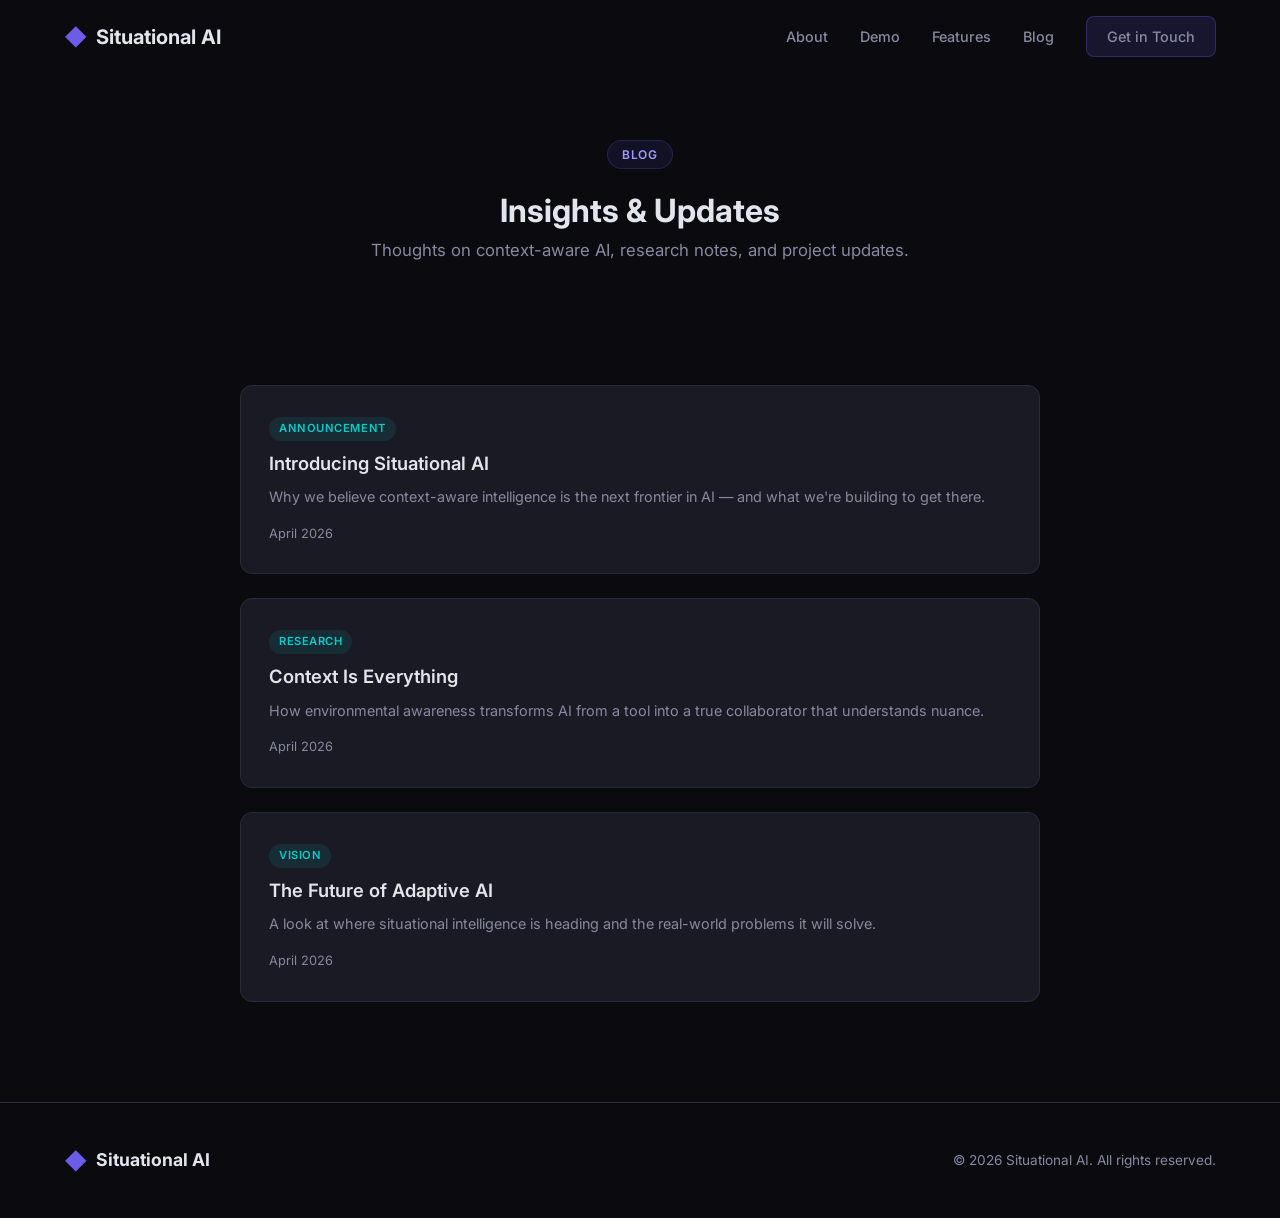
==== blog/index.html @ 6c6a0a5b "Initial commit: Situational AI website Landing page with hero, about, features, video embed, blog pr" ====
<!DOCTYPE html>
<html lang="en">
<head>
  <meta charset="UTF-8">
  <meta name="viewport" content="width=device-width, initial-scale=1.0">
  <title>Blog — Situational AI</title>
  <meta name="description" content="Insights, research, and updates from the Situational AI team.">
  <link rel="stylesheet" href="../assets/css/style.css">
  <link rel="preconnect" href="https://fonts.googleapis.com">
  <link rel="preconnect" href="https://fonts.gstatic.com" crossorigin>
  <link href="https://fonts.googleapis.com/css2?family=Inter:wght@300;400;500;600;700;800&display=swap" rel="stylesheet">
</head>
<body>

  <!-- Navigation -->
  <nav class="navbar scrolled" id="navbar">
    <div class="container nav-container">
      <a href="../index.html" class="nav-logo">
        <span class="logo-icon">&#9670;</span> Situational AI
      </a>
      <button class="nav-toggle" id="navToggle" aria-label="Toggle navigation">
        <span></span><span></span><span></span>
      </button>
      <ul class="nav-links" id="navLinks">
        <li><a href="../index.html#about">About</a></li>
        <li><a href="../index.html#video">Demo</a></li>
        <li><a href="../index.html#features">Features</a></li>
        <li><a href="./" class="active">Blog</a></li>
        <li><a href="../index.html#contact" class="btn btn-nav">Get in Touch</a></li>
      </ul>
    </div>
  </nav>

  <!-- Blog Hero -->
  <header class="blog-hero">
    <div class="container">
      <div class="section-header">
        <span class="section-tag">Blog</span>
        <h1>Insights & Updates</h1>
        <p class="section-subtitle">Thoughts on context-aware AI, research notes, and project updates.</p>
      </div>
    </div>
  </header>

  <!-- Blog List -->
  <section class="section" style="padding-top: 0;">
    <div class="container">
      <div class="blog-list">

        <a href="introducing-situational-ai.html" class="blog-list-card">
          <div>
            <div class="blog-card-tag">Announcement</div>
            <h3>Introducing Situational AI</h3>
            <p>Why we believe context-aware intelligence is the next frontier in AI — and what we're building to get there.</p>
            <span class="blog-list-date">April 2026</span>
          </div>
        </a>

        <a href="context-is-everything.html" class="blog-list-card">
          <div>
            <div class="blog-card-tag">Research</div>
            <h3>Context Is Everything</h3>
            <p>How environmental awareness transforms AI from a tool into a true collaborator that understands nuance.</p>
            <span class="blog-list-date">April 2026</span>
          </div>
        </a>

        <a href="future-of-adaptive-ai.html" class="blog-list-card">
          <div>
            <div class="blog-card-tag">Vision</div>
            <h3>The Future of Adaptive AI</h3>
            <p>A look at where situational intelligence is heading and the real-world problems it will solve.</p>
            <span class="blog-list-date">April 2026</span>
          </div>
        </a>

      </div>
    </div>
  </section>

  <!-- Footer -->
  <footer class="footer">
    <div class="container">
      <div class="footer-content">
        <div class="footer-logo">
          <span class="logo-icon">&#9670;</span> Situational AI
        </div>
        <p class="footer-text">&copy; 2026 Situational AI. All rights reserved.</p>
      </div>
    </div>
  </footer>

  <script src="../assets/js/main.js"></script>
</body>
</html>
---- assets/css/style.css ----
/* ============================================
   Situational AI — GitHub Pages Stylesheet
   ============================================ */

:root {
  --color-bg: #0a0a0f;
  --color-bg-alt: #111118;
  --color-surface: #1a1a24;
  --color-surface-hover: #22222e;
  --color-border: #2a2a3a;
  --color-text: #e4e4ed;
  --color-text-muted: #8888a0;
  --color-primary: #6c5ce7;
  --color-primary-light: #a29bfe;
  --color-accent: #00cec9;
  --color-accent-light: #55efc4;
  --color-gradient-start: #6c5ce7;
  --color-gradient-end: #00cec9;
  --font-family: 'Inter', -apple-system, BlinkMacSystemFont, 'Segoe UI', sans-serif;
  --radius: 12px;
  --radius-sm: 8px;
  --radius-lg: 20px;
  --transition: 0.3s cubic-bezier(0.4, 0, 0.2, 1);
  --max-width: 1200px;
}

/* Reset */
*, *::before, *::after {
  box-sizing: border-box;
  margin: 0;
  padding: 0;
}

html {
  scroll-behavior: smooth;
  -webkit-font-smoothing: antialiased;
}

body {
  font-family: var(--font-family);
  background: var(--color-bg);
  color: var(--color-text);
  line-height: 1.6;
  overflow-x: hidden;
}

a {
  color: inherit;
  text-decoration: none;
}

img {
  max-width: 100%;
  display: block;
}

/* Container */
.container {
  max-width: var(--max-width);
  margin: 0 auto;
  padding: 0 24px;
}

/* ============================================
   Navigation
   ============================================ */
.navbar {
  position: fixed;
  top: 0;
  left: 0;
  right: 0;
  z-index: 1000;
  padding: 16px 0;
  transition: var(--transition);
  background: transparent;
}

.navbar.scrolled {
  background: rgba(10, 10, 15, 0.92);
  backdrop-filter: blur(20px);
  border-bottom: 1px solid var(--color-border);
  padding: 12px 0;
}

.nav-container {
  display: flex;
  align-items: center;
  justify-content: space-between;
}

.nav-logo {
  font-size: 1.25rem;
  font-weight: 700;
  display: flex;
  align-items: center;
  gap: 8px;
}

.logo-icon {
  color: var(--color-primary);
  font-size: 1.4rem;
}

.nav-links {
  display: flex;
  align-items: center;
  gap: 32px;
  list-style: none;
}

.nav-links a {
  font-size: 0.9rem;
  font-weight: 500;
  color: var(--color-text-muted);
  transition: var(--transition);
}

.nav-links a:hover {
  color: var(--color-text);
}

.nav-toggle {
  display: none;
  flex-direction: column;
  gap: 5px;
  background: none;
  border: none;
  cursor: pointer;
  padding: 4px;
}

.nav-toggle span {
  width: 24px;
  height: 2px;
  background: var(--color-text);
  transition: var(--transition);
}

/* ============================================
   Buttons
   ============================================ */
.btn {
  display: inline-flex;
  align-items: center;
  justify-content: center;
  padding: 12px 28px;
  border-radius: var(--radius-sm);
  font-size: 0.9rem;
  font-weight: 600;
  font-family: var(--font-family);
  cursor: pointer;
  transition: var(--transition);
  border: none;
  text-decoration: none;
}

.btn-primary {
  background: linear-gradient(135deg, var(--color-gradient-start), var(--color-gradient-end));
  color: #fff;
  box-shadow: 0 4px 20px rgba(108, 92, 231, 0.3);
}

.btn-primary:hover {
  box-shadow: 0 6px 30px rgba(108, 92, 231, 0.5);
  transform: translateY(-2px);
}

.btn-outline {
  background: transparent;
  color: var(--color-text);
  border: 1px solid var(--color-border);
}

.btn-outline:hover {
  border-color: var(--color-primary);
  color: var(--color-primary-light);
  background: rgba(108, 92, 231, 0.08);
}

.btn-nav {
  padding: 8px 20px;
  background: rgba(108, 92, 231, 0.15);
  color: var(--color-primary-light);
  border: 1px solid rgba(108, 92, 231, 0.3);
  border-radius: var(--radius-sm);
}

.btn-nav:hover {
  background: rgba(108, 92, 231, 0.25);
  color: #fff !important;
}

.btn-sm {
  padding: 10px 20px;
  font-size: 0.85rem;
}

/* ============================================
   Hero
   ============================================ */
.hero {
  position: relative;
  min-height: 100vh;
  display: flex;
  align-items: center;
  justify-content: center;
  text-align: center;
  padding: 120px 0 80px;
  overflow: hidden;
}

.hero-bg {
  position: absolute;
  inset: 0;
  background:
    radial-gradient(ellipse 80% 60% at 50% 0%, rgba(108, 92, 231, 0.15) 0%, transparent 60%),
    radial-gradient(ellipse 60% 50% at 80% 50%, rgba(0, 206, 201, 0.08) 0%, transparent 50%),
    radial-gradient(ellipse 60% 50% at 20% 80%, rgba(108, 92, 231, 0.06) 0%, transparent 50%);
  pointer-events: none;
}

.hero-content {
  position: relative;
  z-index: 1;
}

.hero-badge {
  display: inline-block;
  padding: 6px 16px;
  border-radius: 100px;
  font-size: 0.8rem;
  font-weight: 600;
  letter-spacing: 0.05em;
  text-transform: uppercase;
  color: var(--color-accent);
  background: rgba(0, 206, 201, 0.1);
  border: 1px solid rgba(0, 206, 201, 0.2);
  margin-bottom: 24px;
}

.hero h1 {
  font-size: clamp(2.5rem, 6vw, 4.5rem);
  font-weight: 800;
  line-height: 1.1;
  margin-bottom: 24px;
  letter-spacing: -0.02em;
}

.gradient-text {
  background: linear-gradient(135deg, var(--color-primary-light), var(--color-accent));
  -webkit-background-clip: text;
  -webkit-text-fill-color: transparent;
  background-clip: text;
}

.hero-subtitle {
  font-size: 1.2rem;
  color: var(--color-text-muted);
  max-width: 600px;
  margin: 0 auto 40px;
  line-height: 1.7;
}

.hero-actions {
  display: flex;
  gap: 16px;
  justify-content: center;
  flex-wrap: wrap;
  margin-bottom: 60px;
}

.hero-stats {
  display: flex;
  align-items: center;
  justify-content: center;
  gap: 40px;
}

.stat {
  text-align: center;
}

.stat-number {
  display: block;
  font-size: 1.1rem;
  font-weight: 700;
  color: var(--color-text);
}

.stat-label {
  display: block;
  font-size: 0.8rem;
  color: var(--color-text-muted);
  margin-top: 4px;
}

.stat-divider {
  width: 1px;
  height: 40px;
  background: var(--color-border);
}

/* ============================================
   Sections
   ============================================ */
.section {
  padding: 100px 0;
}

.section-dark {
  background: var(--color-bg-alt);
}

.section-header {
  text-align: center;
  margin-bottom: 60px;
}

.section-tag {
  display: inline-block;
  padding: 4px 14px;
  border-radius: 100px;
  font-size: 0.75rem;
  font-weight: 600;
  letter-spacing: 0.08em;
  text-transform: uppercase;
  color: var(--color-primary-light);
  background: rgba(108, 92, 231, 0.1);
  border: 1px solid rgba(108, 92, 231, 0.2);
  margin-bottom: 16px;
}

.section-header h2 {
  font-size: clamp(1.8rem, 4vw, 2.8rem);
  font-weight: 700;
  margin-bottom: 16px;
  letter-spacing: -0.01em;
}

.section-subtitle {
  font-size: 1.05rem;
  color: var(--color-text-muted);
  max-width: 650px;
  margin: 0 auto;
  line-height: 1.7;
}

.section-cta {
  text-align: center;
  margin-top: 48px;
}

/* ============================================
   About Grid
   ============================================ */
.about-grid {
  display: grid;
  grid-template-columns: repeat(auto-fit, minmax(300px, 1fr));
  gap: 24px;
}

.about-card {
  background: var(--color-surface);
  border: 1px solid var(--color-border);
  border-radius: var(--radius);
  padding: 36px 32px;
  transition: var(--transition);
}

.about-card:hover {
  border-color: var(--color-primary);
  transform: translateY(-4px);
  box-shadow: 0 12px 40px rgba(108, 92, 231, 0.1);
}

.about-icon {
  font-size: 2rem;
  margin-bottom: 16px;
}

.about-card h3 {
  font-size: 1.15rem;
  font-weight: 600;
  margin-bottom: 12px;
}

.about-card p {
  color: var(--color-text-muted);
  font-size: 0.95rem;
  line-height: 1.6;
}

/* ============================================
   Video Section
   ============================================ */
.video-wrapper {
  max-width: 900px;
  margin: 0 auto;
}

.video-container {
  position: relative;
  width: 100%;
  padding-bottom: 56.25%;
  background: var(--color-surface);
  border-radius: var(--radius-lg);
  overflow: hidden;
  border: 1px solid var(--color-border);
}

.video-placeholder {
  position: absolute;
  inset: 0;
  display: flex;
  flex-direction: column;
  align-items: center;
  justify-content: center;
  cursor: pointer;
  background: linear-gradient(135deg, rgba(108, 92, 231, 0.05), rgba(0, 206, 201, 0.05));
}

.play-button {
  transition: var(--transition);
  opacity: 0.9;
}

.video-placeholder:hover .play-button {
  opacity: 1;
  transform: scale(1.1);
}

.video-placeholder-text {
  margin-top: 16px;
  font-size: 0.95rem;
  color: var(--color-text-muted);
}

.video-note {
  margin-top: 8px;
  font-size: 0.8rem;
  color: var(--color-text-muted);
  opacity: 0.6;
}

.video-frame {
  position: absolute;
  inset: 0;
  width: 100%;
  height: 100%;
}

.video-frame.hidden {
  display: none;
}

.video-url-input {
  display: flex;
  gap: 12px;
  margin-top: 20px;
}

.video-url-input input {
  flex: 1;
  padding: 12px 16px;
  border-radius: var(--radius-sm);
  border: 1px solid var(--color-border);
  background: var(--color-surface);
  color: var(--color-text);
  font-family: var(--font-family);
  font-size: 0.9rem;
  outline: none;
  transition: var(--transition);
}

.video-url-input input:focus {
  border-color: var(--color-primary);
  box-shadow: 0 0 0 3px rgba(108, 92, 231, 0.15);
}

.video-url-input input::placeholder {
  color: var(--color-text-muted);
}

/* ============================================
   Features Grid
   ============================================ */
.features-grid {
  display: grid;
  grid-template-columns: repeat(auto-fit, minmax(320px, 1fr));
  gap: 24px;
}

.feature-card {
  padding: 36px 32px;
  background: var(--color-surface);
  border: 1px solid var(--color-border);
  border-radius: var(--radius);
  transition: var(--transition);
}

.feature-card:hover {
  border-color: var(--color-accent);
  transform: translateY(-4px);
  box-shadow: 0 12px 40px rgba(0, 206, 201, 0.08);
}

.feature-number {
  font-size: 2.5rem;
  font-weight: 800;
  background: linear-gradient(135deg, var(--color-primary), var(--color-accent));
  -webkit-background-clip: text;
  -webkit-text-fill-color: transparent;
  background-clip: text;
  margin-bottom: 16px;
  line-height: 1;
}

.feature-card h3 {
  font-size: 1.15rem;
  font-weight: 600;
  margin-bottom: 12px;
}

.feature-card p {
  color: var(--color-text-muted);
  font-size: 0.95rem;
  line-height: 1.6;
}

/* ============================================
   Blog Grid
   ============================================ */
.blog-grid {
  display: grid;
  grid-template-columns: repeat(auto-fit, minmax(300px, 1fr));
  gap: 24px;
}

.blog-card {
  display: block;
  padding: 32px 28px;
  background: var(--color-surface);
  border: 1px solid var(--color-border);
  border-radius: var(--radius);
  transition: var(--transition);
}

.blog-card:hover {
  border-color: var(--color-primary);
  transform: translateY(-4px);
  box-shadow: 0 12px 40px rgba(108, 92, 231, 0.1);
}

.blog-card-tag {
  display: inline-block;
  padding: 3px 10px;
  border-radius: 100px;
  font-size: 0.7rem;
  font-weight: 600;
  letter-spacing: 0.05em;
  text-transform: uppercase;
  color: var(--color-accent);
  background: rgba(0, 206, 201, 0.1);
  margin-bottom: 16px;
}

.blog-card h3 {
  font-size: 1.2rem;
  font-weight: 600;
  margin-bottom: 12px;
  line-height: 1.3;
}

.blog-card p {
  color: var(--color-text-muted);
  font-size: 0.9rem;
  line-height: 1.6;
  margin-bottom: 16px;
}

.blog-card-date {
  font-size: 0.85rem;
  color: var(--color-primary-light);
  font-weight: 500;
}

/* ============================================
   Contact
   ============================================ */
.contact-wrapper {
  text-align: center;
}

.contact-links {
  display: flex;
  justify-content: center;
  gap: 24px;
  flex-wrap: wrap;
}

.contact-link {
  display: inline-flex;
  align-items: center;
  gap: 10px;
  padding: 14px 28px;
  background: var(--color-surface);
  border: 1px solid var(--color-border);
  border-radius: var(--radius-sm);
  font-size: 0.95rem;
  font-weight: 500;
  transition: var(--transition);
}

.contact-link:hover {
  border-color: var(--color-primary);
  background: rgba(108, 92, 231, 0.08);
  transform: translateY(-2px);
}

/* ============================================
   Footer
   ============================================ */
.footer {
  padding: 40px 0;
  border-top: 1px solid var(--color-border);
}

.footer-content {
  display: flex;
  align-items: center;
  justify-content: space-between;
}

.footer-logo {
  font-size: 1.1rem;
  font-weight: 700;
  display: flex;
  align-items: center;
  gap: 8px;
}

.footer-text {
  font-size: 0.85rem;
  color: var(--color-text-muted);
}

/* ============================================
   Blog Page Styles
   ============================================ */
.blog-hero {
  padding: 140px 0 60px;
  text-align: center;
}

.blog-list {
  display: grid;
  gap: 24px;
  max-width: 800px;
  margin: 0 auto;
}

.blog-list-card {
  display: flex;
  gap: 24px;
  padding: 28px;
  background: var(--color-surface);
  border: 1px solid var(--color-border);
  border-radius: var(--radius);
  transition: var(--transition);
}

.blog-list-card:hover {
  border-color: var(--color-primary);
  transform: translateY(-2px);
}

.blog-list-card .blog-card-tag {
  margin-bottom: 8px;
}

.blog-list-card h3 {
  font-size: 1.15rem;
  font-weight: 600;
  margin-bottom: 8px;
}

.blog-list-card p {
  color: var(--color-text-muted);
  font-size: 0.9rem;
  line-height: 1.5;
  margin-bottom: 12px;
}

.blog-list-date {
  font-size: 0.8rem;
  color: var(--color-text-muted);
}

/* Blog Post */
.blog-post {
  max-width: 740px;
  margin: 0 auto;
  padding: 140px 24px 80px;
}

.blog-post-header {
  margin-bottom: 48px;
}

.blog-post-back {
  display: inline-flex;
  align-items: center;
  gap: 6px;
  font-size: 0.85rem;
  color: var(--color-text-muted);
  margin-bottom: 24px;
  transition: var(--transition);
}

.blog-post-back:hover {
  color: var(--color-primary-light);
}

.blog-post-header h1 {
  font-size: clamp(1.8rem, 4vw, 2.5rem);
  font-weight: 700;
  line-height: 1.2;
  margin-bottom: 16px;
}

.blog-post-meta {
  font-size: 0.9rem;
  color: var(--color-text-muted);
}

.blog-post-content {
  font-size: 1.05rem;
  line-height: 1.8;
  color: var(--color-text);
}

.blog-post-content h2 {
  font-size: 1.5rem;
  font-weight: 600;
  margin: 48px 0 16px;
}

.blog-post-content h3 {
  font-size: 1.2rem;
  font-weight: 600;
  margin: 36px 0 12px;
}

.blog-post-content p {
  margin-bottom: 20px;
  color: var(--color-text-muted);
}

.blog-post-content p:first-child {
  color: var(--color-text);
  font-size: 1.15rem;
}

.blog-post-content blockquote {
  border-left: 3px solid var(--color-primary);
  padding: 16px 24px;
  margin: 32px 0;
  background: rgba(108, 92, 231, 0.05);
  border-radius: 0 var(--radius-sm) var(--radius-sm) 0;
}

.blog-post-content blockquote p {
  color: var(--color-text);
  font-style: italic;
  margin-bottom: 0;
}

.blog-post-content ul, .blog-post-content ol {
  margin: 20px 0;
  padding-left: 24px;
  color: var(--color-text-muted);
}

.blog-post-content li {
  margin-bottom: 8px;
}

/* ============================================
   Responsive
   ============================================ */
@media (max-width: 768px) {
  .nav-links {
    position: fixed;
    top: 0;
    right: -100%;
    width: 280px;
    height: 100vh;
    background: var(--color-bg-alt);
    flex-direction: column;
    padding: 80px 32px 32px;
    gap: 24px;
    transition: var(--transition);
    border-left: 1px solid var(--color-border);
  }

  .nav-links.active {
    right: 0;
  }

  .nav-toggle {
    display: flex;
    z-index: 1001;
  }

  .hero h1 {
    font-size: 2.2rem;
  }

  .hero-subtitle {
    font-size: 1rem;
  }

  .hero-stats {
    gap: 24px;
  }

  .features-grid {
    grid-template-columns: 1fr;
  }

  .about-grid {
    grid-template-columns: 1fr;
  }

  .blog-grid {
    grid-template-columns: 1fr;
  }

  .footer-content {
    flex-direction: column;
    gap: 12px;
    text-align: center;
  }

  .video-url-input {
    flex-direction: column;
  }

  .contact-links {
    flex-direction: column;
    align-items: center;
  }

  .blog-list-card {
    flex-direction: column;
    gap: 12px;
  }
}

/* ============================================
   Animations
   ============================================ */
@keyframes fadeInUp {
  from {
    opacity: 0;
    transform: translateY(30px);
  }
  to {
    opacity: 1;
    transform: translateY(0);
  }
}

.fade-in {
  opacity: 0;
  transform: translateY(30px);
  transition: opacity 0.6s ease, transform 0.6s ease;
}

.fade-in.visible {
  opacity: 1;
  transform: translateY(0);
}
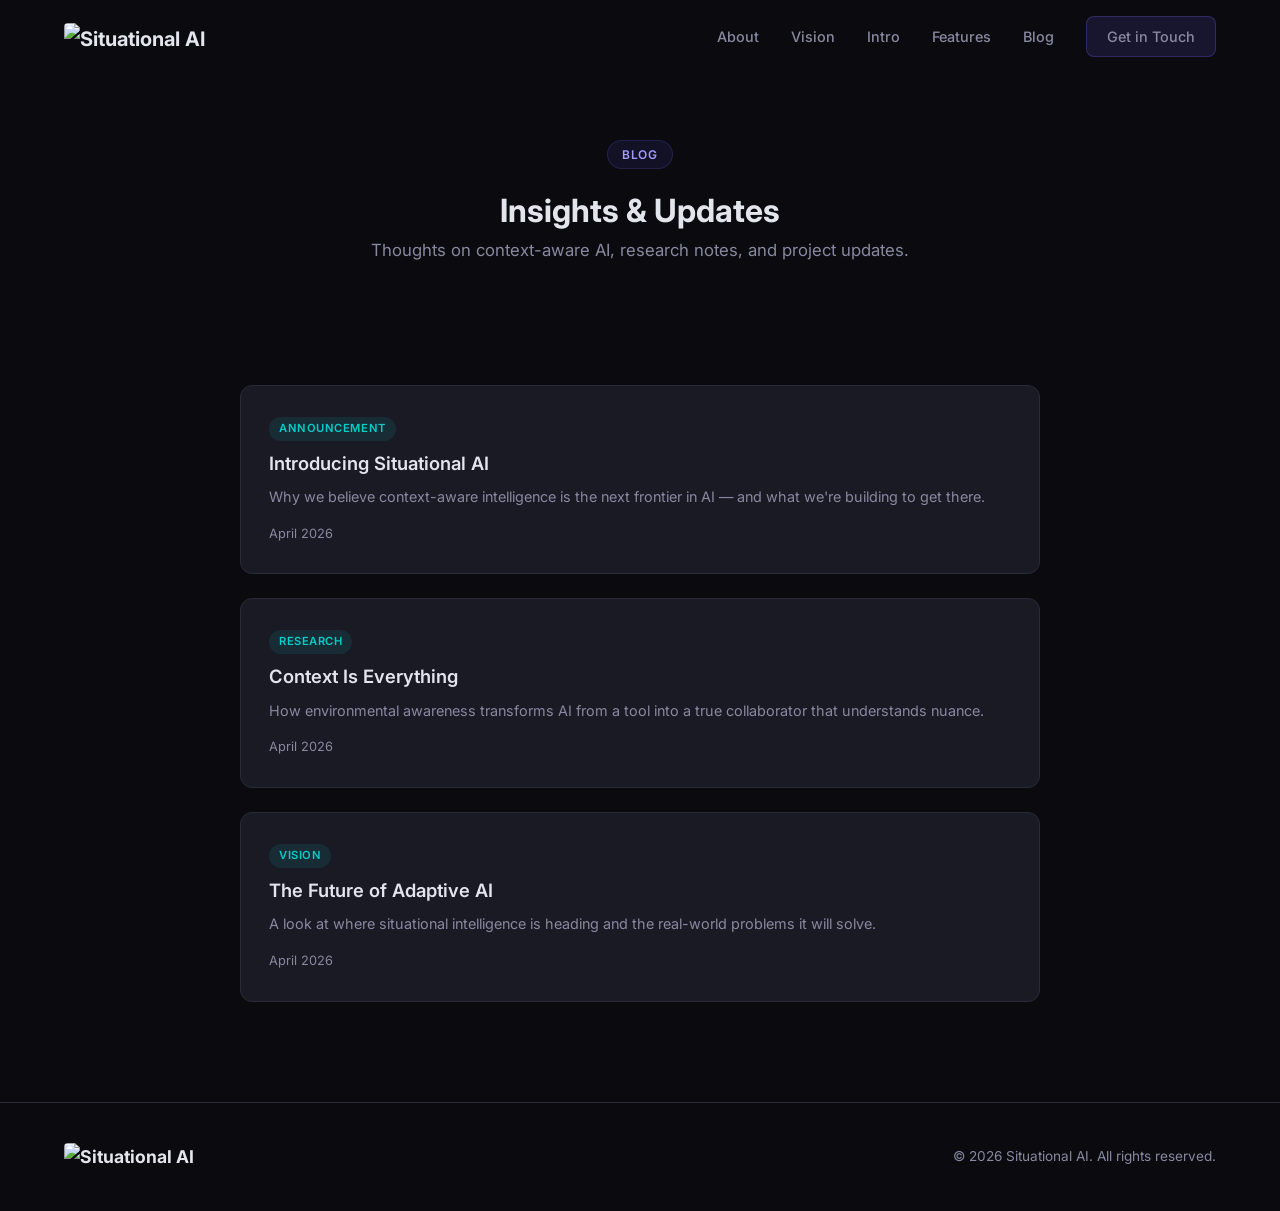
==== commit 590541ce: "Replace demo section with intro video embed, remove URL input and load button" ====
--- a/blog/index.html
+++ b/blog/index.html
@@ -16,14 +16,15 @@
   <nav class="navbar scrolled" id="navbar">
     <div class="container nav-container">
       <a href="../index.html" class="nav-logo">
-        <span class="logo-icon">&#9670;</span> Situational AI
+        <img src="../assets/images/situational-ai-logo.jpeg" alt="Situational AI" style="height: 28px; border-radius: 4px; "> 
       </a>
       <button class="nav-toggle" id="navToggle" aria-label="Toggle navigation">
         <span></span><span></span><span></span>
       </button>
       <ul class="nav-links" id="navLinks">
         <li><a href="../index.html#about">About</a></li>
-        <li><a href="../index.html#video">Demo</a></li>
+        <li><a href="../vision.html">Vision</a></li>
+        <li><a href="../index.html#video">Intro</a></li>
         <li><a href="../index.html#features">Features</a></li>
         <li><a href="./" class="active">Blog</a></li>
         <li><a href="../index.html#contact" class="btn btn-nav">Get in Touch</a></li>
@@ -83,7 +84,7 @@
     <div class="container">
       <div class="footer-content">
         <div class="footer-logo">
-          <span class="logo-icon">&#9670;</span> Situational AI
+          <img src="../assets/images/situational-ai-logo.jpeg" alt="Situational AI" style="height: 28px; border-radius: 4px; "> 
         </div>
         <p class="footer-text">&copy; 2026 Situational AI. All rights reserved.</p>
       </div>
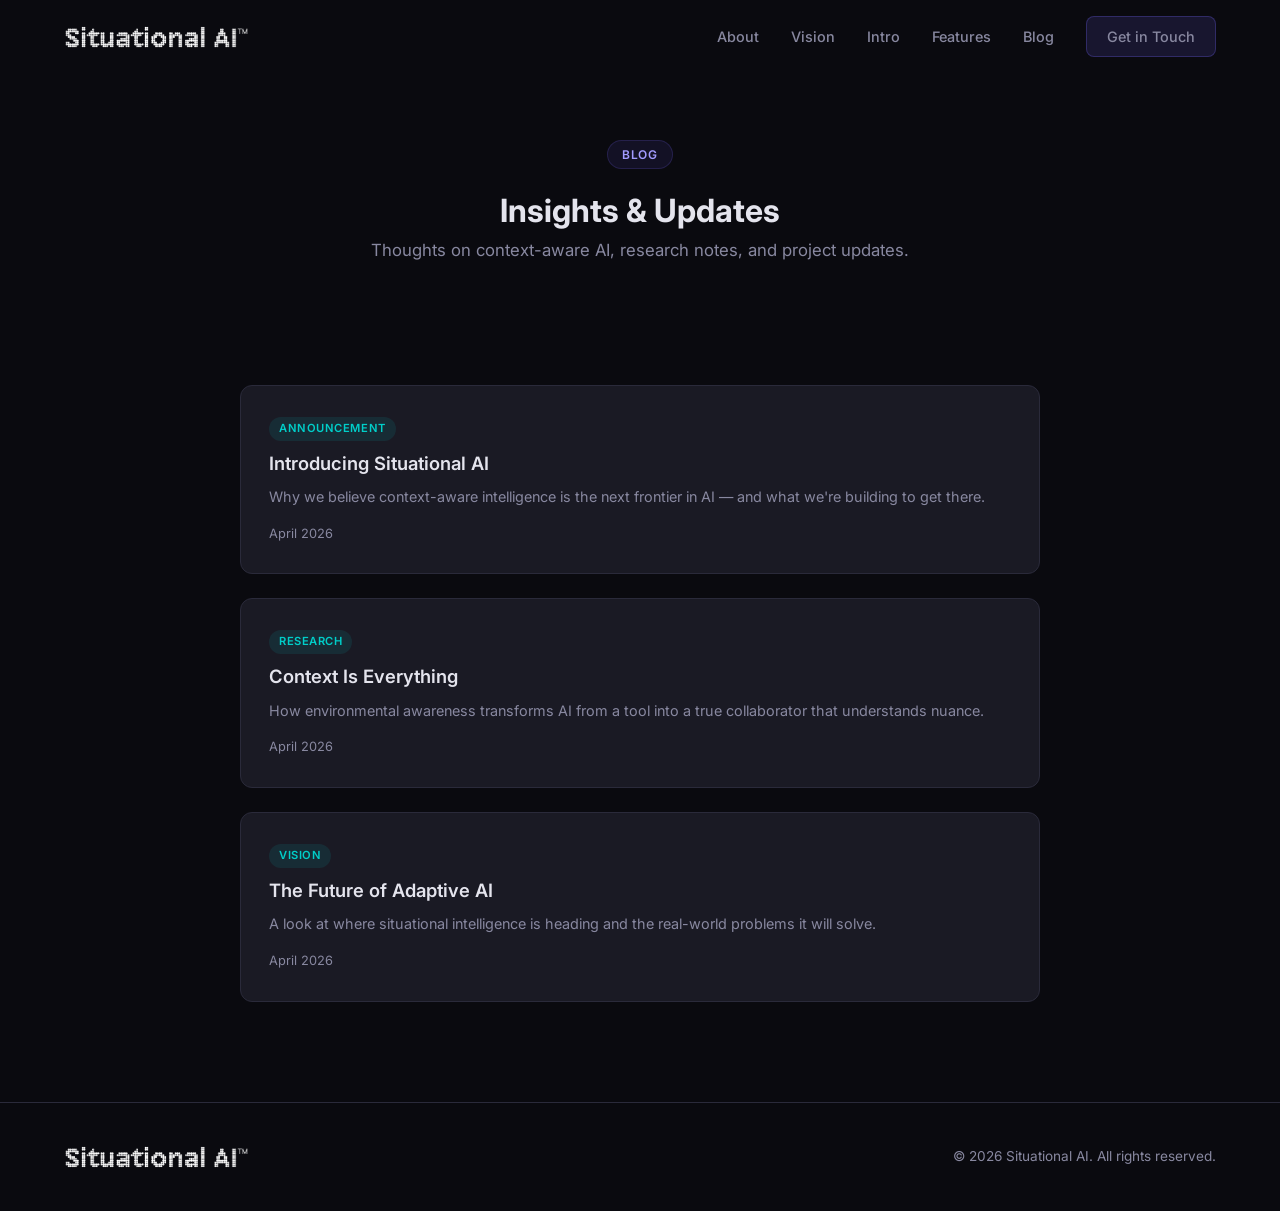
==== commit e91d0266: "Switch to Situational AI TM logo across all pages" ====
--- a/blog/index.html
+++ b/blog/index.html
@@ -16,7 +16,7 @@
   <nav class="navbar scrolled" id="navbar">
     <div class="container nav-container">
       <a href="../index.html" class="nav-logo">
-        <img src="../assets/images/situational-ai-logo.jpeg" alt="Situational AI" style="height: 28px; border-radius: 4px; "> 
+        <img src="../assets/images/situational-ai-logo.png" alt="Situational AI" style="height: 28px; border-radius: 4px; "> 
       </a>
       <button class="nav-toggle" id="navToggle" aria-label="Toggle navigation">
         <span></span><span></span><span></span>
@@ -84,7 +84,7 @@
     <div class="container">
       <div class="footer-content">
         <div class="footer-logo">
-          <img src="../assets/images/situational-ai-logo.jpeg" alt="Situational AI" style="height: 28px; border-radius: 4px; "> 
+          <img src="../assets/images/situational-ai-logo.png" alt="Situational AI" style="height: 28px; border-radius: 4px; "> 
         </div>
         <p class="footer-text">&copy; 2026 Situational AI. All rights reserved.</p>
       </div>
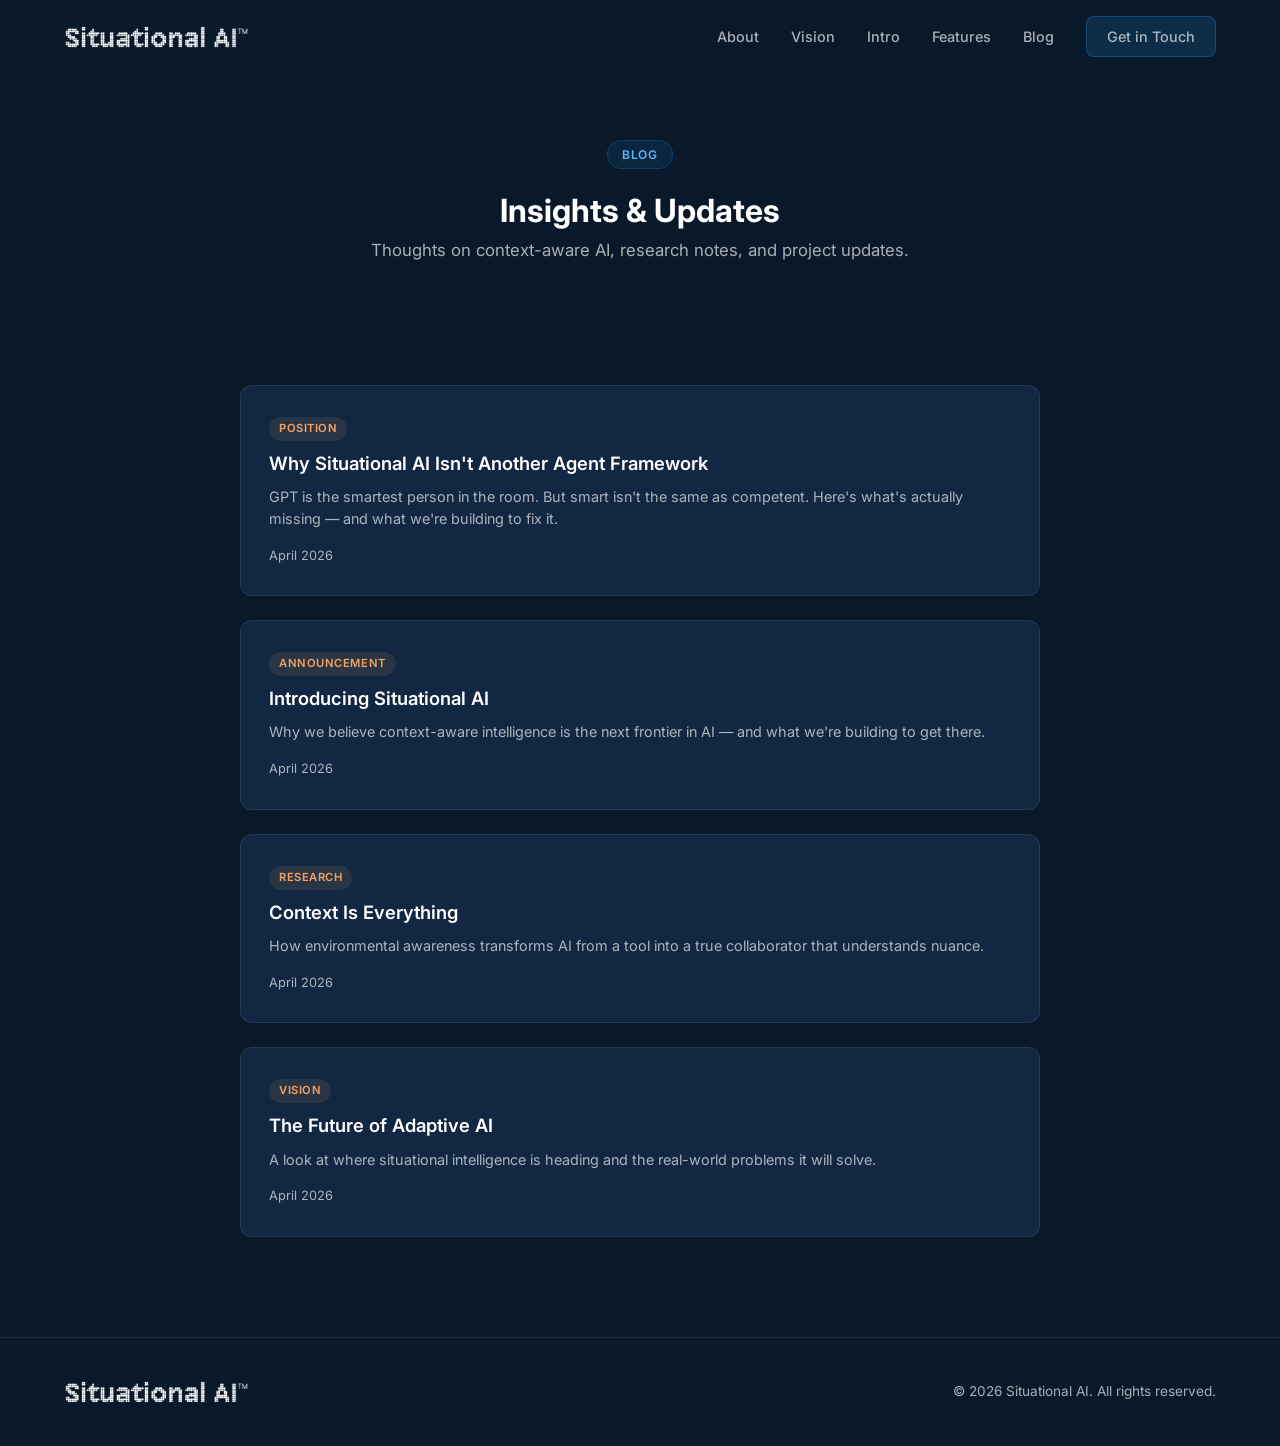
==== commit 3574144a: "Add SEO/OG meta tags to all blog pages — use post image when available, fallback to default" ====
--- a/blog/index.html
+++ b/blog/index.html
@@ -5,6 +5,27 @@
   <meta name="viewport" content="width=device-width, initial-scale=1.0">
   <title>Blog — Situational AI</title>
   <meta name="description" content="Insights, research, and updates from the Situational AI team.">
+  <meta name="robots" content="index, follow">
+  <link rel="canonical" href="https://situational-ai.github.io/blog/">
+  <link rel="icon" type="image/png" href="../assets/images/situational-ai-logo.png">
+
+  <!-- Open Graph -->
+  <meta property="og:type" content="website">
+  <meta property="og:url" content="https://situational-ai.github.io/blog/">
+  <meta property="og:title" content="Blog — Situational AI">
+  <meta property="og:description" content="Insights, research, and updates from the Situational AI team.">
+  <meta property="og:image" content="https://situational-ai.github.io/assets/images/og-preview.png">
+  <meta property="og:image:width" content="1200">
+  <meta property="og:image:height" content="630">
+  <meta property="og:site_name" content="Situational AI">
+
+  <!-- Twitter Card -->
+  <meta name="twitter:card" content="summary_large_image">
+  <meta name="twitter:title" content="Blog — Situational AI">
+  <meta name="twitter:description" content="Insights, research, and updates from the Situational AI team.">
+  <meta name="twitter:image" content="https://situational-ai.github.io/assets/images/og-preview.png">
+  <meta name="twitter:site" content="@prasadpillai">
+
   <link rel="stylesheet" href="../assets/css/style.css">
   <link rel="preconnect" href="https://fonts.googleapis.com">
   <link rel="preconnect" href="https://fonts.gstatic.com" crossorigin>
@@ -47,6 +68,15 @@
   <section class="section" style="padding-top: 0;">
     <div class="container">
       <div class="blog-list">
+
+        <a href="why-not-another-agent-framework.html" class="blog-list-card">
+          <div>
+            <div class="blog-card-tag">Position</div>
+            <h3>Why Situational AI Isn't Another Agent Framework</h3>
+            <p>GPT is the smartest person in the room. But smart isn't the same as competent. Here's what's actually missing — and what we're building to fix it.</p>
+            <span class="blog-list-date">April 2026</span>
+          </div>
+        </a>
 
         <a href="introducing-situational-ai.html" class="blog-list-card">
           <div>
--- a/assets/css/style.css
+++ b/assets/css/style.css
@@ -3,19 +3,19 @@
    ============================================ */
 
 :root {
-  --color-bg: #0a0a0f;
-  --color-bg-alt: #111118;
-  --color-surface: #1a1a24;
-  --color-surface-hover: #22222e;
-  --color-border: #2a2a3a;
-  --color-text: #e4e4ed;
-  --color-text-muted: #8888a0;
-  --color-primary: #6c5ce7;
-  --color-primary-light: #a29bfe;
-  --color-accent: #00cec9;
-  --color-accent-light: #55efc4;
-  --color-gradient-start: #6c5ce7;
-  --color-gradient-end: #00cec9;
+  --color-bg: #0a1929;
+  --color-bg-alt: #0d1f33;
+  --color-surface: #122842;
+  --color-surface-hover: #173354;
+  --color-border: rgba(255, 255, 255, 0.08);
+  --color-text: #ffffff;
+  --color-text-muted: rgba(255, 255, 255, 0.65);
+  --color-primary: #2397f8;
+  --color-primary-light: #5bb5ff;
+  --color-accent: #f4a261;
+  --color-accent-light: #f7b885;
+  --color-gradient-start: #2397f8;
+  --color-gradient-end: #f4a261;
   --font-family: 'Inter', -apple-system, BlinkMacSystemFont, 'Segoe UI', sans-serif;
   --radius: 12px;
   --radius-sm: 8px;
@@ -155,13 +155,15 @@
 }
 
 .btn-primary {
-  background: linear-gradient(135deg, var(--color-gradient-start), var(--color-gradient-end));
-  color: #fff;
-  box-shadow: 0 4px 20px rgba(108, 92, 231, 0.3);
+  background: var(--color-accent);
+  color: #1a1a1a;
+  box-shadow: 0 4px 24px rgba(244, 162, 97, 0.35);
+  font-weight: 700;
 }
 
 .btn-primary:hover {
-  box-shadow: 0 6px 30px rgba(108, 92, 231, 0.5);
+  background: var(--color-accent-light);
+  box-shadow: 0 8px 36px rgba(244, 162, 97, 0.5);
   transform: translateY(-2px);
 }
 
@@ -174,19 +176,19 @@
 .btn-outline:hover {
   border-color: var(--color-primary);
   color: var(--color-primary-light);
-  background: rgba(108, 92, 231, 0.08);
+  background: rgba(35, 151, 248, 0.08);
 }
 
 .btn-nav {
   padding: 8px 20px;
-  background: rgba(108, 92, 231, 0.15);
+  background: rgba(35, 151, 248, 0.15);
   color: var(--color-primary-light);
-  border: 1px solid rgba(108, 92, 231, 0.3);
+  border: 1px solid rgba(35, 151, 248, 0.3);
   border-radius: var(--radius-sm);
 }
 
 .btn-nav:hover {
-  background: rgba(108, 92, 231, 0.25);
+  background: rgba(35, 151, 248, 0.25);
   color: #fff !important;
 }
 
@@ -213,9 +215,8 @@
   position: absolute;
   inset: 0;
   background:
-    radial-gradient(ellipse 80% 60% at 50% 0%, rgba(108, 92, 231, 0.15) 0%, transparent 60%),
-    radial-gradient(ellipse 60% 50% at 80% 50%, rgba(0, 206, 201, 0.08) 0%, transparent 50%),
-    radial-gradient(ellipse 60% 50% at 20% 80%, rgba(108, 92, 231, 0.06) 0%, transparent 50%);
+    radial-gradient(ellipse 100% 80% at 50% 40%, rgba(35, 151, 248, 0.35) 0%, rgba(35, 151, 248, 0.1) 30%, transparent 70%),
+    radial-gradient(ellipse 60% 50% at 50% 100%, rgba(244, 162, 97, 0.08) 0%, transparent 60%);
   pointer-events: none;
 }
 
@@ -233,8 +234,8 @@
   letter-spacing: 0.05em;
   text-transform: uppercase;
   color: var(--color-accent);
-  background: rgba(0, 206, 201, 0.1);
-  border: 1px solid rgba(0, 206, 201, 0.2);
+  background: rgba(244, 162, 97, 0.1);
+  border: 1px solid rgba(244, 162, 97, 0.2);
   margin-bottom: 24px;
 }
 
@@ -325,8 +326,8 @@
   letter-spacing: 0.08em;
   text-transform: uppercase;
   color: var(--color-primary-light);
-  background: rgba(108, 92, 231, 0.1);
-  border: 1px solid rgba(108, 92, 231, 0.2);
+  background: rgba(35, 151, 248, 0.1);
+  border: 1px solid rgba(35, 151, 248, 0.2);
   margin-bottom: 16px;
 }
 
@@ -365,12 +366,13 @@
   border-radius: var(--radius);
   padding: 36px 32px;
   transition: var(--transition);
+  box-shadow: 0 4px 24px rgba(0, 0, 0, 0.2);
 }
 
 .about-card:hover {
   border-color: var(--color-primary);
-  transform: translateY(-4px);
-  box-shadow: 0 12px 40px rgba(108, 92, 231, 0.1);
+  transform: translateY(-6px);
+  box-shadow: 0 16px 48px rgba(35, 151, 248, 0.2);
 }
 
 .about-icon {
@@ -416,7 +418,7 @@
   align-items: center;
   justify-content: center;
   cursor: pointer;
-  background: linear-gradient(135deg, rgba(108, 92, 231, 0.05), rgba(0, 206, 201, 0.05));
+  background: linear-gradient(135deg, rgba(35, 151, 248, 0.05), rgba(244, 162, 97, 0.05));
 }
 
 .play-button {
@@ -474,7 +476,7 @@
 
 .video-url-input input:focus {
   border-color: var(--color-primary);
-  box-shadow: 0 0 0 3px rgba(108, 92, 231, 0.15);
+  box-shadow: 0 0 0 3px rgba(35, 151, 248, 0.15);
 }
 
 .video-url-input input::placeholder {
@@ -496,12 +498,13 @@
   border: 1px solid var(--color-border);
   border-radius: var(--radius);
   transition: var(--transition);
+  box-shadow: 0 4px 24px rgba(0, 0, 0, 0.2);
 }
 
 .feature-card:hover {
   border-color: var(--color-accent);
-  transform: translateY(-4px);
-  box-shadow: 0 12px 40px rgba(0, 206, 201, 0.08);
+  transform: translateY(-6px);
+  box-shadow: 0 16px 48px rgba(244, 162, 97, 0.15);
 }
 
 .feature-number {
@@ -543,12 +546,13 @@
   border: 1px solid var(--color-border);
   border-radius: var(--radius);
   transition: var(--transition);
+  box-shadow: 0 4px 24px rgba(0, 0, 0, 0.2);
 }
 
 .blog-card:hover {
   border-color: var(--color-primary);
-  transform: translateY(-4px);
-  box-shadow: 0 12px 40px rgba(108, 92, 231, 0.1);
+  transform: translateY(-6px);
+  box-shadow: 0 16px 48px rgba(35, 151, 248, 0.2);
 }
 
 .blog-card-tag {
@@ -560,7 +564,7 @@
   letter-spacing: 0.05em;
   text-transform: uppercase;
   color: var(--color-accent);
-  background: rgba(0, 206, 201, 0.1);
+  background: rgba(244, 162, 97, 0.1);
   margin-bottom: 16px;
 }
 
@@ -613,7 +617,7 @@
 
 .contact-link:hover {
   border-color: var(--color-primary);
-  background: rgba(108, 92, 231, 0.08);
+  background: rgba(35, 151, 248, 0.08);
   transform: translateY(-2px);
 }
 
@@ -765,7 +769,7 @@
   border-left: 3px solid var(--color-primary);
   padding: 16px 24px;
   margin: 32px 0;
-  background: rgba(108, 92, 231, 0.05);
+  background: rgba(35, 151, 248, 0.05);
   border-radius: 0 var(--radius-sm) var(--radius-sm) 0;
 }
 
